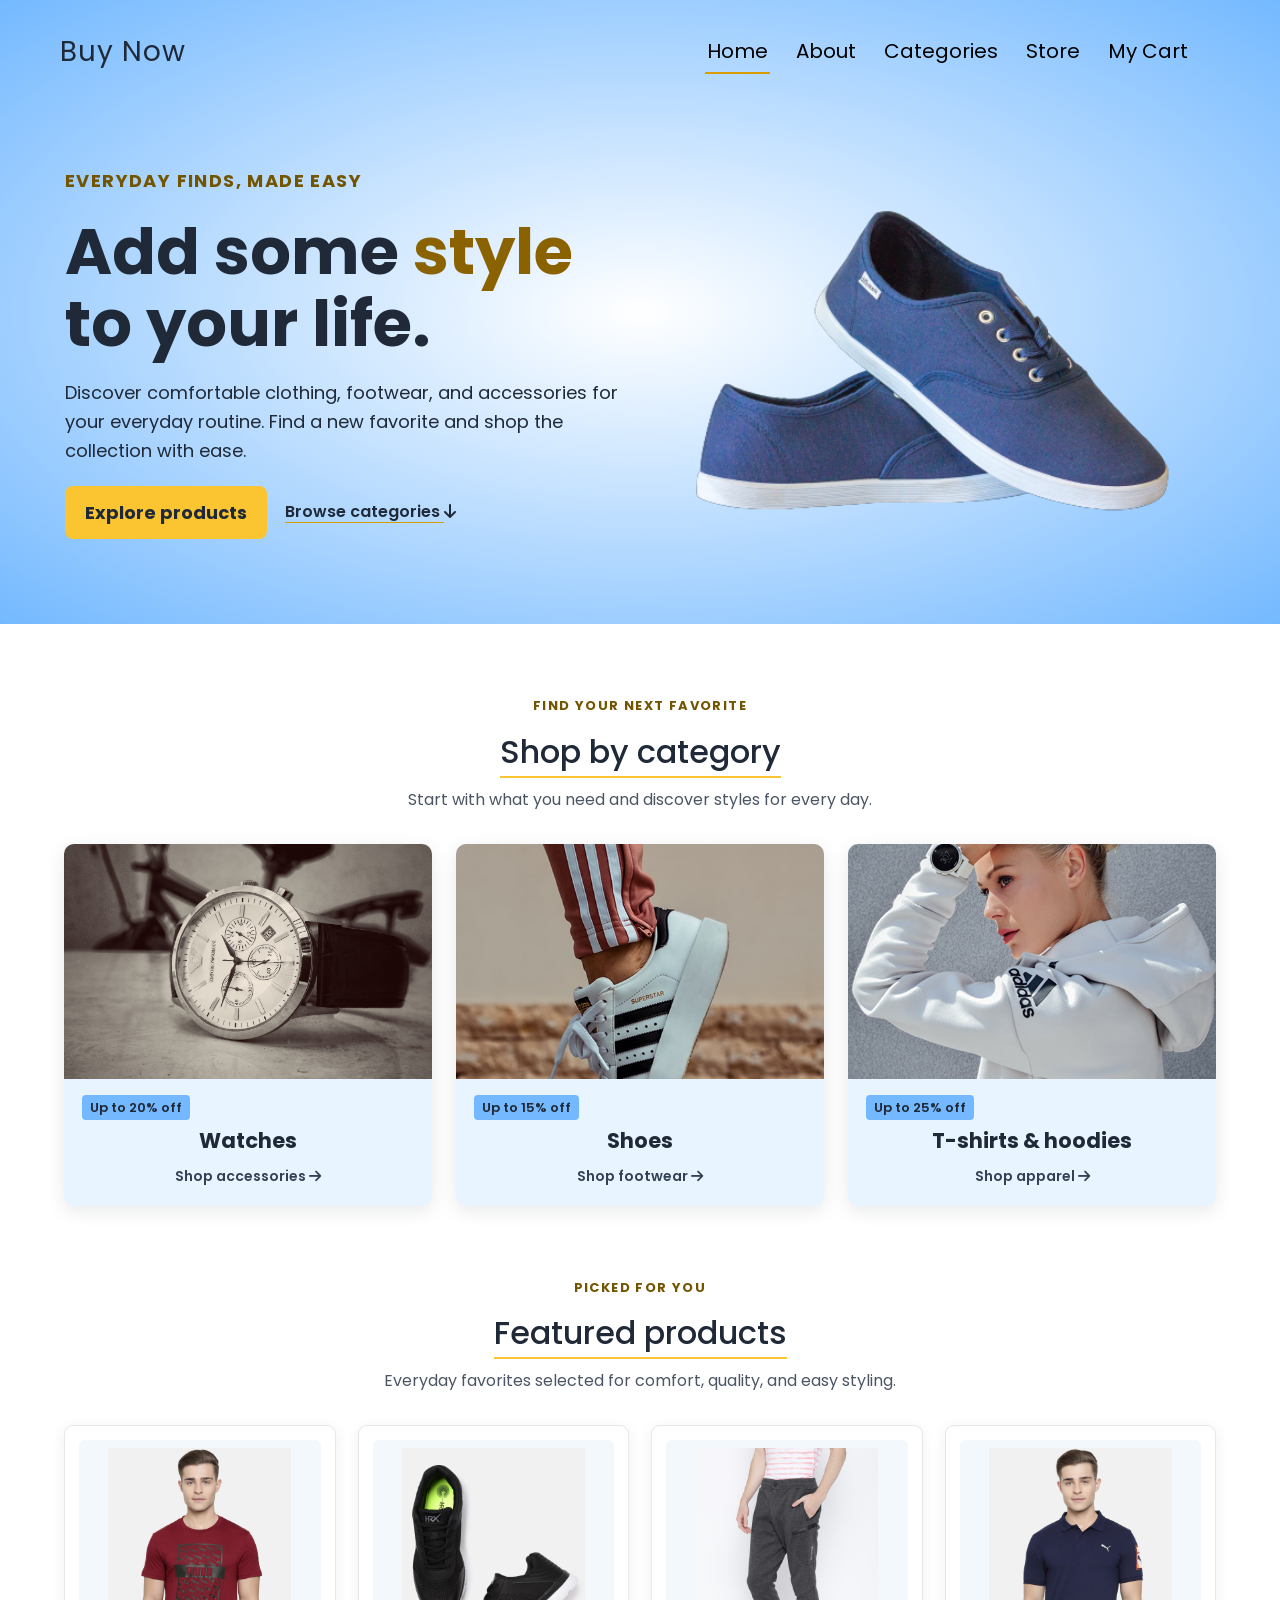
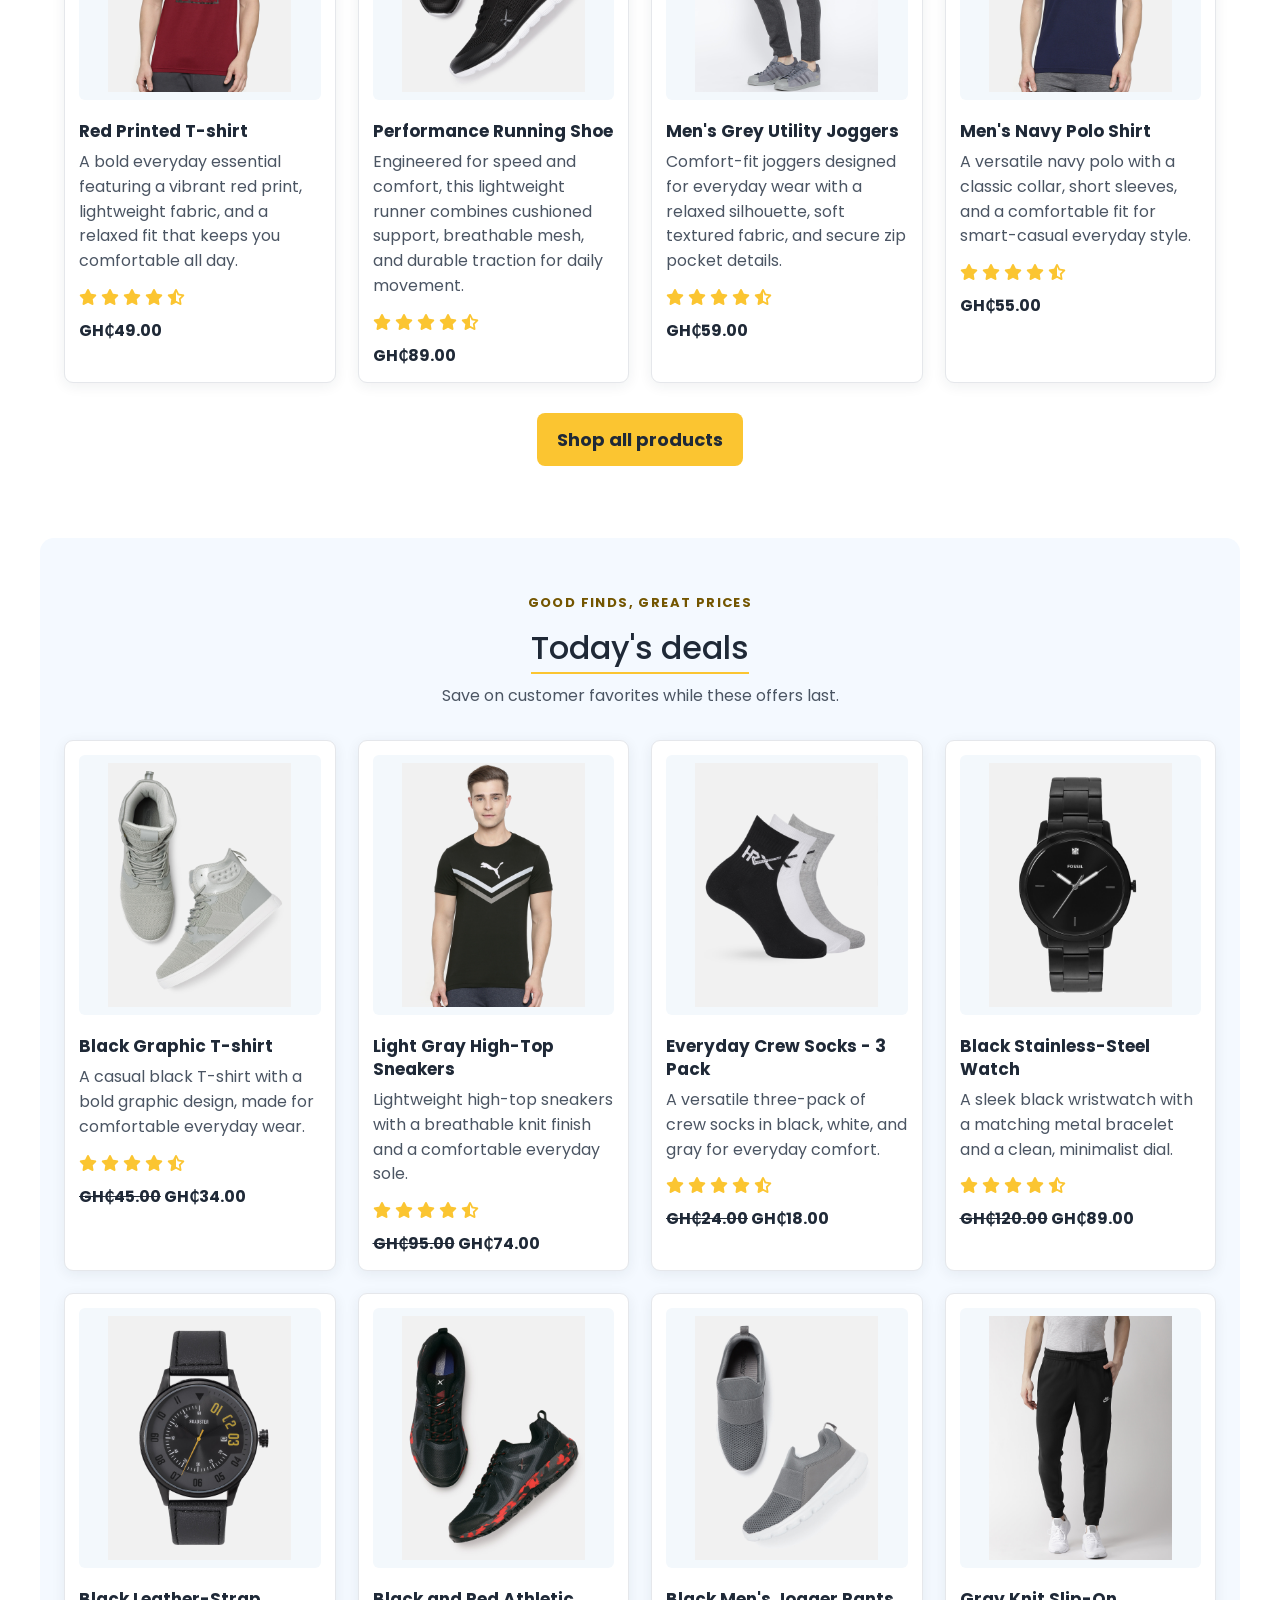
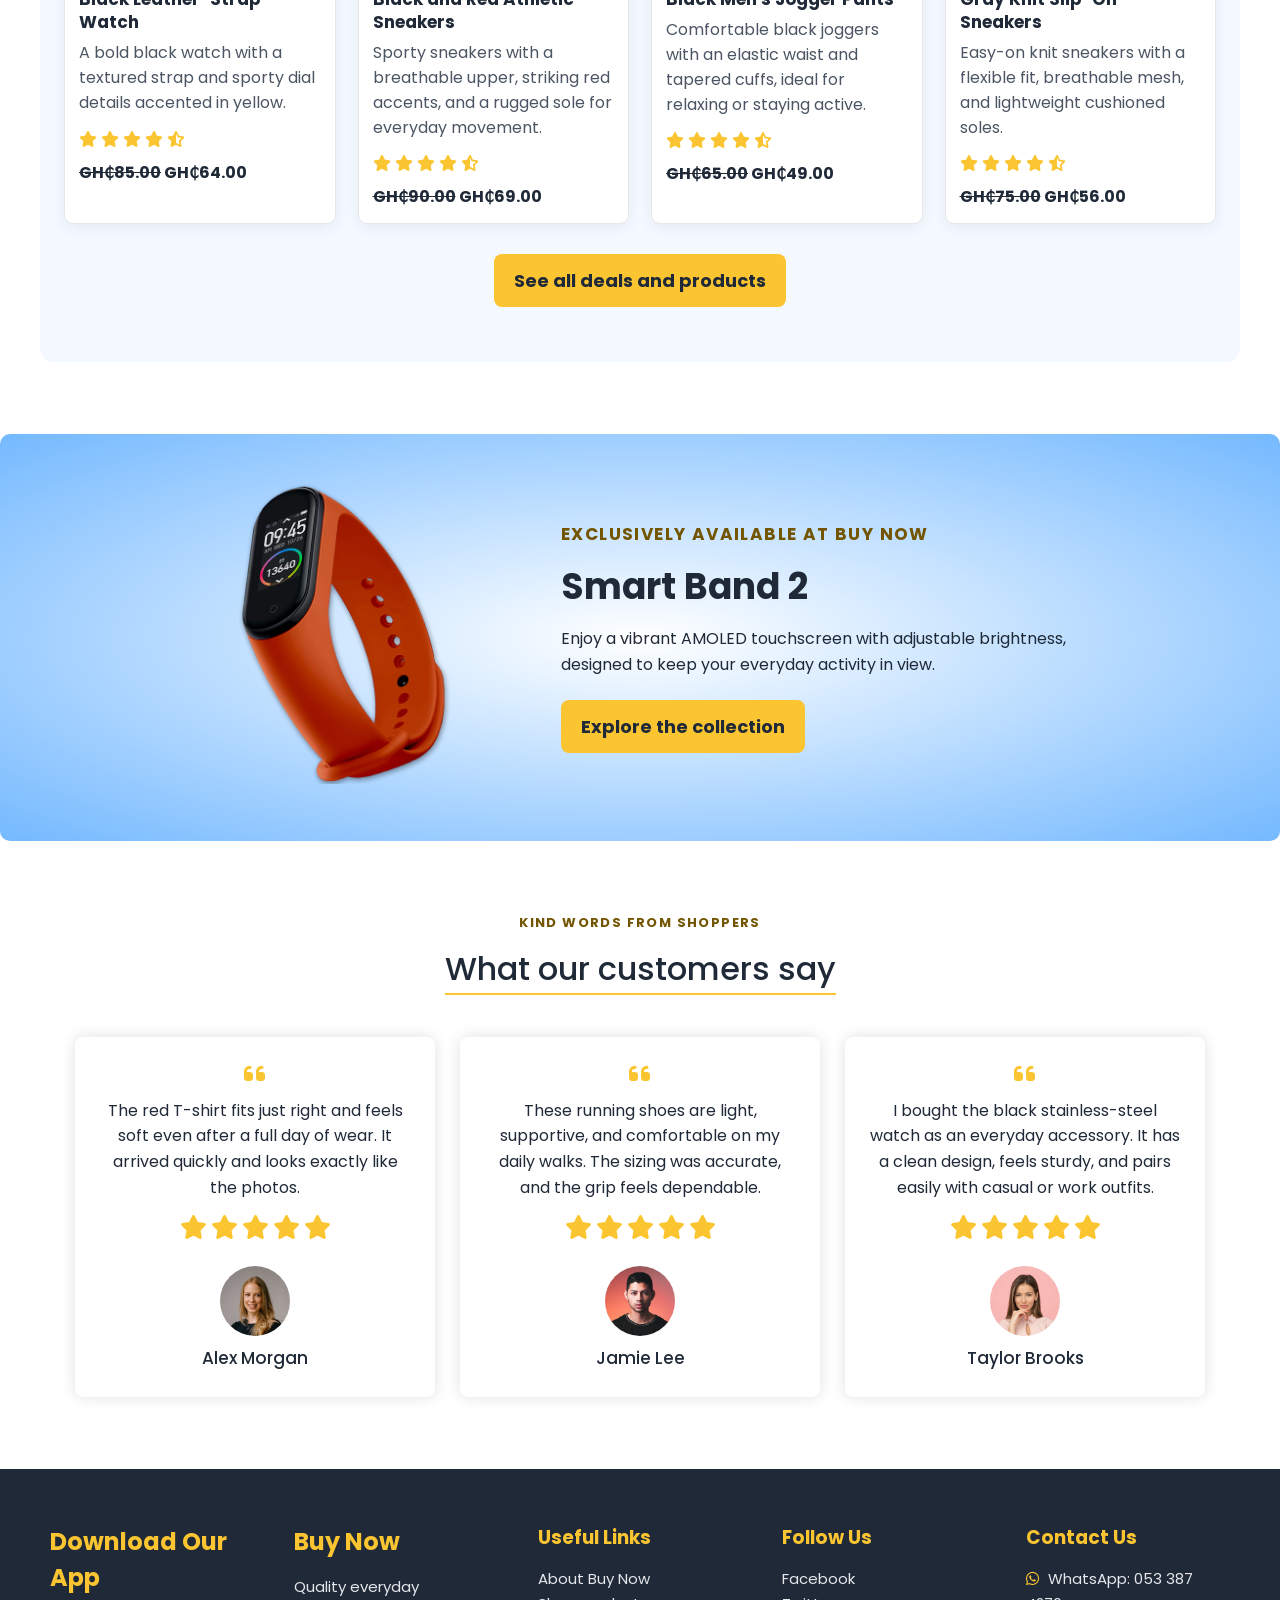
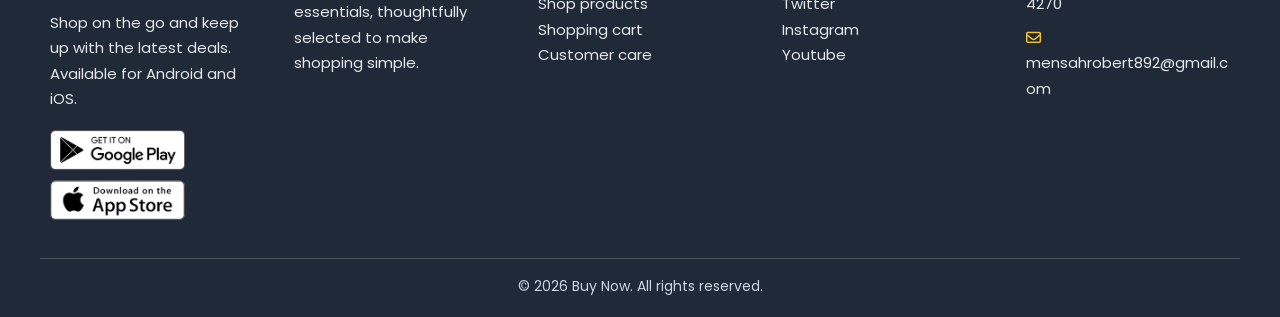
==== index.html @ ff454fe4 "Initial Buy Now storefront deployment Add secure baseline headers and ignore local credentials.  Co-" ====
<!DOCTYPE html>
<html lang="en">
<head>
    <meta charset="UTF-8">
    <meta name="viewport" content="width=device-width, initial-scale=1.0">
    <meta name="description" content="Shop everyday clothing, comfortable shoes, and useful accessories at Buy Now.">
    <title>Buy Now | Everyday Style, Made Easy</title>
    <link rel="stylesheet" href="CSS/style.css">
    <link rel="stylesheet" href="https://cdnjs.cloudflare.com/ajax/libs/font-awesome/6.5.2/css/all.min.css">
</head>
<body>
    <a class="skip-link" href="#main-content">Skip to main content</a>
    <header class="header">
        <div class="navbar">
            <div class="logo">
                <a href="index.html" aria-label="Buy Now home"><span>Buy Now</span></a>
            </div>
            <nav aria-label="Main navigation">
                <ul>
                    <li><a href="index.html" aria-current="page">Home</a></li>
                    <li><a href="about.html">About</a></li>
                    <li><a href="#categories">Categories</a></li>
                    <li><a href="store.html">Store</a></li>
                    <li><a href="store.html#cart">My Cart</a></li>
                </ul>
            </nav>
        </div>
        <div class="main home-hero">
            <div class="column">
                <p class="home-eyebrow">Everyday finds, made easy</p>
                <h1>Add some <span>style</span> to your life.</h1>
                <p>Discover comfortable clothing, footwear, and accessories for your everyday routine. Find a new favorite and shop the collection with ease.</p>
                <div class="hero-actions">
                    <a class="button" href="store.html">Explore products</a>
                    <a class="text-link" href="#categories">Browse categories <i class="fa-solid fa-arrow-down" aria-hidden="true"></i></a>
                </div>
            </div>
            <div class="column">
                <img src="IMAGES/header-image.png" alt="Featured Buy Now clothing and accessories">
            </div>
        </div>
    </header>

    <main id="main-content">
    <section class="categories" id="categories" aria-labelledby="categories-title">
        <div class="home-section-heading">
            <p class="home-eyebrow">Find your next favorite</p>
            <h2 id="categories-title">Shop by category</h2>
            <p>Start with what you need and discover styles for every day.</p>
        </div>
        <div class="category-grid">
            <a class="category-card" href="store.html?category=accessories">
                <img src="IMAGES/category-1.jpg" alt="Watches and everyday accessories" loading="lazy">
                <span class="category-card-copy"><span>Up to 20% off</span><strong>Watches</strong><span class="category-card-link">Shop accessories <i class="fa-solid fa-arrow-right" aria-hidden="true"></i></span></span>
            </a>
            <a class="category-card" href="store.html?category=footwear">
                <img src="IMAGES/category-2.jpg" alt="Shoes for everyday wear" loading="lazy">
                <span class="category-card-copy"><span>Up to 15% off</span><strong>Shoes</strong><span class="category-card-link">Shop footwear <i class="fa-solid fa-arrow-right" aria-hidden="true"></i></span></span>
            </a>
            <a class="category-card" href="store.html?category=apparel">
                <img src="IMAGES/category-3.jpg" alt="T-shirts and hoodies for casual style" loading="lazy">
                <span class="category-card-copy"><span>Up to 25% off</span><strong>T-shirts &amp; hoodies</strong><span class="category-card-link">Shop apparel <i class="fa-solid fa-arrow-right" aria-hidden="true"></i></span></span>
            </a>
        </div>
    </section>

    <section class="products home-products" id="products" aria-labelledby="featured-title">
        <div class="home-section-heading">
            <p class="home-eyebrow">Picked for you</p>
            <h2 id="featured-title">Featured products</h2>
            <p>Everyday favorites selected for comfort, quality, and easy styling.</p>
        </div>
        <div class="row">
            <div class="product">
                <img src="IMAGES/product-1.jpg" alt="Red printed T-shirt"/>
                <h3>Red Printed T-shirt</h3>
                <p class="description">A bold everyday essential featuring a vibrant red print, lightweight fabric, and a relaxed fit that keeps you comfortable all day.</p>
                <div class="rating" role="img" aria-label="Rated 4.5 out of 5 stars">
                    <i class="fa-solid fa-star" aria-hidden="true"></i>
                    <i class="fa-solid fa-star" aria-hidden="true"></i>
                    <i class="fa-solid fa-star" aria-hidden="true"></i>
                    <i class="fa-solid fa-star" aria-hidden="true"></i>
                    <i class="fa-solid fa-star-half-stroke" aria-hidden="true"></i>
                </div>
                <p>GH₵49.00</p>
            </div>
            <div class="product">
                <img src="IMAGES/product-2.jpg" alt="Running shoes"/>
                <h3>Performance Running Shoe</h3>
                <p class="description">Engineered for speed and comfort, this lightweight runner combines cushioned support, breathable mesh, and durable traction for daily movement.</p>
                <div class="rating" role="img" aria-label="Rated 4.5 out of 5 stars">
                    <i class="fa-solid fa-star" aria-hidden="true"></i>
                    <i class="fa-solid fa-star" aria-hidden="true"></i>
                    <i class="fa-solid fa-star" aria-hidden="true"></i>
                    <i class="fa-solid fa-star" aria-hidden="true"></i>
                    <i class="fa-solid fa-star-half-stroke" aria-hidden="true"></i>
                </div>
                <p>GH₵89.00</p>
            </div>
            <div class="product">
                <img src="IMAGES/product-3.jpg" alt="Gray jogger pants"/>
                <h3>Men's Grey Utility Joggers</h3>
                <p class="description">Comfort-fit joggers designed for everyday wear with a relaxed silhouette, soft textured fabric, and secure zip pocket details.</p>
                <div class="rating" role="img" aria-label="Rated 4.5 out of 5 stars">
                    <i class="fa-solid fa-star" aria-hidden="true"></i>
                    <i class="fa-solid fa-star" aria-hidden="true"></i>
                    <i class="fa-solid fa-star" aria-hidden="true"></i>
                    <i class="fa-solid fa-star" aria-hidden="true"></i>
                    <i class="fa-solid fa-star-half-stroke" aria-hidden="true"></i>
                </div>
                <p>GH₵59.00</p>
            </div>
            <div class="product">
                <img src="IMAGES/product-4.jpg" alt="Navy blue men's polo shirt"/>
                <h3>Men's Navy Polo Shirt</h3>
                <p class="description">A versatile navy polo with a classic collar, short sleeves, and a comfortable fit for smart-casual everyday style.</p>
                <div class="rating" role="img" aria-label="Rated 4.5 out of 5 stars">
                    <i class="fa-solid fa-star" aria-hidden="true"></i>
                    <i class="fa-solid fa-star" aria-hidden="true"></i>
                    <i class="fa-solid fa-star" aria-hidden="true"></i>
                    <i class="fa-solid fa-star" aria-hidden="true"></i>
                    <i class="fa-solid fa-star-half-stroke" aria-hidden="true"></i>
                </div>
                <p>GH₵55.00</p>
            </div>
        </div>
        <div class="home-products-cta">
            <a class="button" href="store.html">Shop all products</a>
        </div>
    </section>

    <section class="products home-products deals" id="deals" aria-labelledby="deals-title">
        <div class="home-section-heading">
            <p class="home-eyebrow">Good finds, great prices</p>
            <h2 id="deals-title">Today's deals</h2>
            <p>Save on customer favorites while these offers last.</p>
        </div>
        <div class="row">
            <div class="product">
                <img src="IMAGES/product-5.jpg" alt="Black graphic T-shirt"/>
                <h3>Black Graphic T-shirt</h3>
                <p class="description">A casual black T-shirt with a bold graphic design, made for comfortable everyday wear.</p>
                <div class="rating" role="img" aria-label="Rated 4.5 out of 5 stars">
                    <i class="fa-solid fa-star" aria-hidden="true"></i>
                    <i class="fa-solid fa-star" aria-hidden="true"></i>
                    <i class="fa-solid fa-star" aria-hidden="true"></i>
                    <i class="fa-solid fa-star" aria-hidden="true"></i>
                    <i class="fa-solid fa-star-half-stroke" aria-hidden="true"></i>
                </div>
                <p><del>GH₵45.00</del> GH₵34.00</p>
            </div>
            <div class="product">
                <img src="IMAGES/product-6.jpg" alt="Light gray high-top sneakers"/>
                <h3>Light Gray High-Top Sneakers</h3>
                <p class="description">Lightweight high-top sneakers with a breathable knit finish and a comfortable everyday sole.</p>
                <div class="rating" role="img" aria-label="Rated 4.5 out of 5 stars">
                    <i class="fa-solid fa-star" aria-hidden="true"></i>
                    <i class="fa-solid fa-star" aria-hidden="true"></i>
                    <i class="fa-solid fa-star" aria-hidden="true"></i>
                    <i class="fa-solid fa-star" aria-hidden="true"></i>
                    <i class="fa-solid fa-star-half-stroke" aria-hidden="true"></i>
                </div>
                <p><del>GH₵95.00</del> GH₵74.00</p>
            </div>
            <div class="product">
                <img src="IMAGES/product-7.jpg" alt="Three-pack of black, white, and gray socks"/>
                <h3>Everyday Crew Socks - 3 Pack</h3>
                <p class="description">A versatile three-pack of crew socks in black, white, and gray for everyday comfort.</p>
                <div class="rating" role="img" aria-label="Rated 4.5 out of 5 stars">
                    <i class="fa-solid fa-star" aria-hidden="true"></i>
                    <i class="fa-solid fa-star" aria-hidden="true"></i>
                    <i class="fa-solid fa-star" aria-hidden="true"></i>
                    <i class="fa-solid fa-star" aria-hidden="true"></i>
                    <i class="fa-solid fa-star-half-stroke" aria-hidden="true"></i>
                </div>
                <p><del>GH₵24.00</del> GH₵18.00</p>
            </div>
            <div class="product">
                <img src="IMAGES/product-8.jpg" alt="Black Fossil wristwatch"/>
                <h3>Black Stainless-Steel Watch</h3>
                <p class="description">A sleek black wristwatch with a matching metal bracelet and a clean, minimalist dial.</p>
                <div class="rating" role="img" aria-label="Rated 4.5 out of 5 stars">
                    <i class="fa-solid fa-star"></i>
                    <i class="fa-solid fa-star"></i>
                    <i class="fa-solid fa-star"></i>
                    <i class="fa-solid fa-star"></i>
                    <i class="fa-solid fa-star-half-stroke"></i>
                </div>
                <p><del>GH₵120.00</del> GH₵89.00</p>
            </div>
            <div class="product">
                <img src="IMAGES/product-9.jpg" alt="Black watch with a yellow-accented dial"/>
                <h3>Black Leather-Strap Watch</h3>
                <p class="description">A bold black watch with a textured strap and sporty dial details accented in yellow.</p>
                <div class="rating" role="img" aria-label="Rated 4.5 out of 5 stars">
                    <i class="fa-solid fa-star"></i>
                    <i class="fa-solid fa-star"></i>
                    <i class="fa-solid fa-star"></i>
                    <i class="fa-solid fa-star"></i>
                    <i class="fa-solid fa-star-half-stroke"></i>
                </div>
                <p><del>GH₵85.00</del> GH₵64.00</p>
            </div>
            <div class="product">
                <img src="IMAGES/product-10.jpg" alt="Black and red athletic sneakers"/>
                <h3>Black and Red Athletic Sneakers</h3>
                <p class="description">Sporty sneakers with a breathable upper, striking red accents, and a rugged sole for everyday movement.</p>
                <div class="rating" role="img" aria-label="Rated 4.5 out of 5 stars">
                    <i class="fa-solid fa-star"></i>
                    <i class="fa-solid fa-star"></i>
                    <i class="fa-solid fa-star"></i>
                    <i class="fa-solid fa-star"></i>
                    <i class="fa-solid fa-star-half-stroke"></i>
                </div>
                <p><del>GH₵90.00</del> GH₵69.00</p>
            </div>
            <div class="product">
                <img src="IMAGES/product-11.jpg" alt="Black men's jogger pants"/>
                <h3>Black Men's Jogger Pants</h3>
                <p class="description">Comfortable black joggers with an elastic waist and tapered cuffs, ideal for relaxing or staying active.</p>
                <div class="rating" role="img" aria-label="Rated 4.5 out of 5 stars">
                    <i class="fa-solid fa-star"></i>
                    <i class="fa-solid fa-star"></i>
                    <i class="fa-solid fa-star"></i>
                    <i class="fa-solid fa-star"></i>
                    <i class="fa-solid fa-star-half-stroke"></i>
                </div>
                <p><del>GH₵65.00</del> GH₵49.00</p>
            </div>
            <div class="product">
                <img src="IMAGES/product-12.jpg" alt="Gray slip-on sneakers"/>
                <h3>Gray Knit Slip-On Sneakers</h3>
                <p class="description">Easy-on knit sneakers with a flexible fit, breathable mesh, and lightweight cushioned soles.</p>
                <div class="rating" role="img" aria-label="Rated 4.5 out of 5 stars">
                    <i class="fa-solid fa-star"></i>
                    <i class="fa-solid fa-star"></i>
                    <i class="fa-solid fa-star"></i>
                    <i class="fa-solid fa-star"></i>
                    <i class="fa-solid fa-star-half-stroke"></i>
                </div>
                <p><del>GH₵75.00</del> GH₵56.00</p>
            </div>
        </div>
        <div class="home-products-cta">
            <a class="button" href="store.html">See all deals and products</a>
        </div>
    </section>
    <section class="offer" id="featured-offer" aria-labelledby="offer-title">
        <div class="offer-container">
            <div class="offer-image">
                <img src="IMAGES/offer.png" alt="Buy Now Smart Band 2 fitness tracker">
            </div>
            <div class="offer-details">
                <p class="home-eyebrow">Exclusively available at Buy Now</p>
                <h2 id="offer-title">Smart Band 2</h2>
                <small>
                    Enjoy a vibrant AMOLED touchscreen with adjustable brightness, designed to keep your everyday activity in view.
                </small>
                <a class="button" href="store.html">Explore the collection</a>
            </div>
        </div>
    </section>
    <section class="reviews" id="reviews" aria-labelledby="reviews-title">
        <div class="home-section-heading">
            <p class="home-eyebrow">Kind words from shoppers</p>
            <h2 id="reviews-title">What our customers say</h2>
        </div>
        <div class="row">
            <div class="review">
                <i class="fa-solid fa-quote-left" aria-hidden="true"></i>
                <p>The red T-shirt fits just right and feels soft even after a full day of wear. It arrived quickly and looks exactly like the photos.</p>
                <div class="rating" role="img" aria-label="Rated 5 out of 5 stars">
                    <i class="fa-solid fa-star"></i>
                    <i class="fa-solid fa-star"></i>
                    <i class="fa-solid fa-star"></i>
                    <i class="fa-solid fa-star"></i>
                    <i class="fa-solid fa-star"></i>
                </div>
                <img src="IMAGES/user-1.png" alt="Customer Alex Morgan">
                <h3>Alex Morgan</h3>
            </div>
            <div class="review">
                <i class="fa-solid fa-quote-left" aria-hidden="true"></i>
                <p>These running shoes are light, supportive, and comfortable on my daily walks. The sizing was accurate, and the grip feels dependable.</p>
                <div class="rating" role="img" aria-label="Rated 5 out of 5 stars">
                    <i class="fa-solid fa-star"></i>
                    <i class="fa-solid fa-star"></i>
                    <i class="fa-solid fa-star"></i>
                    <i class="fa-solid fa-star"></i>
                    <i class="fa-solid fa-star"></i>
                </div>
                <img src="IMAGES/user-2.png" alt="Customer Jamie Lee">
                <h3>Jamie Lee</h3>
            </div>
            <div class="review">
                <i class="fa-solid fa-quote-left" aria-hidden="true"></i>
                <p>I bought the black stainless-steel watch as an everyday accessory. It has a clean design, feels sturdy, and pairs easily with casual or work outfits.</p>
                <div class="rating" role="img" aria-label="Rated 5 out of 5 stars">
                    <i class="fa-solid fa-star"></i>
                    <i class="fa-solid fa-star"></i>
                    <i class="fa-solid fa-star"></i>
                    <i class="fa-solid fa-star"></i>
                    <i class="fa-solid fa-star"></i>
                </div>
                <img src="IMAGES/user-3.png" alt="Customer Taylor Brooks">
                <h3>Taylor Brooks</h3>
            </div>
        </div>
    </section>
    </main>
    <footer class="footer">
        <div class="app row">
            <h2>Download Our App</h2>
            <p>Shop on the go and keep up with the latest deals. Available for Android and iOS.</p>
            <div class="download">
                <img src="IMAGES/play-store.png" alt="Get Buy Now on Google Play">
                <img src="IMAGES/app-store.png" alt="Download Buy Now on the App Store">
            </div>
        </div>
        <div class="company row">
            <h2>Buy Now</h2>
            <p>Quality everyday essentials, thoughtfully selected to make shopping simple.</p>
        </div>
        <div class="links row">
            <h3>Useful Links</h3>
            <ul>
                <li><a href="about.html">About Buy Now</a></li>
                <li><a href="store.html">Shop products</a></li>
                <li><a href="store.html#cart">Shopping cart</a></li>
                <li><a href="#contact">Customer care</a></li>
            </ul>
        </div>
        <div class="social row">
            <h3>Follow Us</h3>
            <ul>
                <li>Facebook</li>
                <li>Twitter</li>
                <li>Instagram</li>
                <li>Youtube</li>
            </ul>
        </div>
        <div class="contact row">
            <h3 id="contact">Contact Us</h3>
            <ul>
                <li><a href="https://wa.me/233533874270" aria-label="Chat with Buy Now on WhatsApp at 053 387 4270"><i class="fa-brands fa-whatsapp" aria-hidden="true"></i> WhatsApp: 053 387 4270</a></li>
                <li><a href="mailto:mensahrobert892@gmail.com"><i class="fa-regular fa-envelope" aria-hidden="true"></i> mensahrobert892@gmail.com</a></li>
            </ul>
        </div>
        <div class="footer-bottom">
            <p>&copy; 2026 Buy Now. All rights reserved.</p>
        </div>
    </footer>

</body>
</html>
---- CSS/style.css ----
@import url('https://fonts.googleapis.com/css2?family=Poppins:wght@400;500;600;700&display=swap');

*{
    box-sizing: border-box;
    padding: 0;
    margin: 0;
}

body{
    font-family:"Poppins", Arial, sans-serif;
    width: 100%;
    color: #1f2937;
    line-height: 1.5;
}
.navbar{
    display: flex;
    align-items: center;
    justify-content: space-between;
    padding: 20px;
}
.navbar .logo h2,
.navbar .logo span{
    font-size: 28px;
    letter-spacing: 1px;
}

nav ul{
    list-style: none;
    margin: 10px;
}
nav ul li{
    display: inline;
    margin-right: 20px;
    font-size: 20px; 
}
nav ul li a{
    text-decoration: none;
    color: #000;
}
.logo a{
    color: inherit;
    text-decoration: none;
}
.navbar nav a{
    display: inline-block;
    padding: 6px 2px;
    border-bottom: 2px solid transparent;
}
.navbar nav a:hover,
.navbar nav a[aria-current="page"]{
    border-bottom-color: #d99d00;
}
.navbar nav a:focus-visible,
.logo a:focus-visible,
a:focus-visible,
button:focus-visible{
    outline: 3px solid #2474b5;
    outline-offset: 3px;
}
.main{
    display: flex;
    width: 100%;
    height: 100vh;
    align-items: center;
    justify-content: center;
}
.column{
    flex-basis: 50%;
    margin: 30px;
}
.column h1{
    font-size: 50px;
    margin-bottom: 20px;
    line-height: 1.3;
}
.column h1 span{
    color: #fbc531;
}
/* styling the paragraph */
.column p{
    font-size: 18px;
    margin-bottom: 20px;
    line-height: 1.6;
} 
/*styling the anchor tag*/
.button{
    display: inline-block;
    padding: 12px;
    background-color: #fbc531;
    color: #1f2937;
    text-decoration: none;
    border-radius: 15px;
    font-size: 18px;
    cursor:pointer;
}
.header{
    background: radial-gradient(#fff,#74b9ff);
    margin:auto;
    padding-left: 25px;
    padding-right: 25px;
}
.categories{
    margin: 70px 0;
    text-align: center;
}
.categories h2{
    display: inline-block;
    font-size: 28px;
    font-weight: 400;
    margin-bottom: 35px;
    border-bottom: 2px solid #fbc531;
}
.categories .row{
    display: flex;
    justify-content: space-evenly;
    align-items: center;
    text-align: left;
    margin-top: 15px;
    margin-bottom: 15px;
}
.categories .row img{
    height: 250px;
    width: 300px;
    margin-bottom: 20px;
}
.categories .row .p{
    font-size: 18px;
}
.categories .row p span{
    background-color: #74b9ff;
    padding: 5px;
    font-size: 16px;
}

.products {
    margin: 50px 0;
    text-align: center;
}
.products h2{
    display: inline-block;
    font-size: 28px;
    font-weight: 400;
    margin-bottom: 50px;
    border-bottom: 2px solid #fbc531;
}

.products .row{
    display: flex;
    flex-wrap: wrap;
    justify-content: space-between;
    align-items: stretch;
    gap: 20px;
    text-align: left;
    margin: 15px;
}
.products .product{
    flex: 1 1 220px;
    min-width: 0;
}
.products .row img{
    display: block;
    width: 100%;
    height: 300px;
    object-fit: cover;
    margin-bottom:20px;
}
.products .product{
    margin-bottom: 50px;
    cursor: pointer;
}
.products .row .product p{
    font-size: 16px;
}
.rating i {
    color: #fbc531;
}
.offer{
    margin:70px 0;
    padding: 30px 0;
    background:radial-gradient(#fff,#74b9ff) ;
}
.offer .offer-container{
    display: flex;
    justify-content: center;
    align-items: center;
    margin: 20px 50px;
}
.offer .offer-container .offer-image img{
    height: 300px;
    width: 350px;
}
.offer .offer-container .offer-details p{
    font-size: 50%;
}
.offer .offer-container .offer-details p{
    font-size: 17px;
}
.offer .offer-container .offer-details h1{
    font-size:35px ;
    letter-spacing: 2px;
    margin-bottom: 7px;
}
.reviews{
    margin: 70px 0;
    text-align: center;
}
.reviews h2{
    display: inline-block;
    font-size: 28px;
    font-weight: 400;
    margin-bottom: 35px;
    border-bottom: 2px solid #fbc531;
}
.reviews .row{
    display: flex;
    flex-wrap: wrap;
    justify-content: center;
    gap: 25px;
    margin: 15px;
}
.review{
    flex: 1 1 260px;
    max-width: 360px;
    padding: 25px;
    box-shadow: 0 0 15px rgba(0, 0, 0, 0.12);
    border-radius: 8px;
    cursor: pointer;
}
.review  i{
    color: #fbc531;
    font-size: 24px;
    margin-bottom: 12px;
}
.review p{
    min-height: 96px;
    line-height: 1.6;
    margin-bottom: 15px;
}
.review .rating{
    margin-bottom: 15px;
}
.review img{
    display: block;
    width: 70px;
    height: 70px;
    object-fit: cover;
    border-radius: 50%;
    margin: 0 auto 10px;
}
.review h3{
    font-size: 17px;
    font-weight: 500;
}

.about-hero{
    display: flex;
    align-items: center;
    justify-content: space-between;
    gap: 45px;
    max-width: 1200px;
    min-height: 440px;
    margin: 0 auto;
    padding: 45px 30px 65px;
}
.about-hero-copy{
    flex: 1 1 55%;
}
.about-hero h1{
    max-width: 620px;
    font-size: 50px;
    line-height: 1.3;
    margin-bottom: 20px;
}
.about-hero h1 span{
    color: #fbc531;
}
.about-hero-copy > p:not(.about-eyebrow){
    max-width: 600px;
    font-size: 18px;
    line-height: 1.6;
    margin-bottom: 24px;
}
.about-eyebrow{
    color: #735500;
    font-size: 14px;
    font-weight: 700;
    letter-spacing: 1.5px;
    margin-bottom: 14px;
    text-transform: uppercase;
}
.about-hero-art{
    display: flex;
    flex: 0 1 380px;
    min-height: 280px;
    flex-direction: column;
    align-items: center;
    justify-content: center;
    gap: 20px;
    border: 12px solid rgba(255, 255, 255, 0.55);
    border-radius: 50%;
    background: rgba(255, 255, 255, 0.42);
    color: #1f2937;
    text-align: center;
}
.about-hero-art i{
    color: #f0b400;
    font-size: 110px;
}
.about-hero-art span{
    font-size: 18px;
    font-weight: 700;
}
.about-story{
    display: flex;
    align-items: center;
    gap: 35px;
    padding: 40px;
    margin-bottom: 80px;
    background: linear-gradient(120deg, #fff, #e8f4ff);
    border-radius: 12px;
}
.about-story-icon{
    display: grid;
    flex: 0 0 110px;
    width: 110px;
    height: 110px;
    place-items: center;
    background: #fff;
    border-radius: 50%;
    color: #f0b400;
    font-size: 42px;
}
.about-story h2,
.about-values > h2{
    font-size: 28px;
    margin-bottom: 14px;
}
.about-story > div:last-child > p:last-child{
    color: #4b5563;
    font-size: 16px;
    line-height: 1.7;
}
.about-values{
    margin-bottom: 80px;
    text-align: center;
}
.about-values > h2{
    display: inline-block;
    margin-bottom: 30px;
    border-bottom: 2px solid #fbc531;
    font-weight: 400;
}
.about-value-grid{
    display: grid;
    grid-template-columns: repeat(3, minmax(0, 1fr));
    gap: 22px;
}
.about-value{
    padding: 28px 22px;
    background: #fff;
    border-radius: 8px;
    box-shadow: 0 0 15px rgba(0, 0, 0, 0.1);
    transition: transform 0.2s ease, box-shadow 0.2s ease;
}
.about-value:hover{
    transform: translateY(-4px);
    box-shadow: 0 8px 20px rgba(0, 0, 0, 0.14);
}
.about-value > i{
    margin-bottom: 14px;
    color: #f0b400;
    font-size: 28px;
}
.about-value h3{
    margin-bottom: 10px;
    font-size: 19px;
}
.about-value p{
    color: #4b5563;
    line-height: 1.6;
}

@media (max-width: 768px){
    .navbar{
        flex-direction: column;
        gap: 15px;
    }
    nav ul{
        display: flex;
        flex-wrap: wrap;
        justify-content: center;
        gap: 10px 18px;
        margin: 0;
    }
    nav ul li{
        margin: 0;
        font-size: 17px;
    }
    .main{
        height: auto;
        min-height: 0;
        flex-direction: column;
        padding: 30px 0;
    }
    .column{
        flex-basis: auto;
        width: 100%;
        margin: 15px 0;
    }
    .column h1{
        font-size: 42px;
    }
    .main .column img{
        display: block;
        width: 100%;
        max-width: 500px;
        height: auto;
        margin: 0 auto;
    }
    .categories .row{
        flex-wrap: wrap;
        gap: 18px;
        margin: 15px;
    }
    .categories .row > .categories{
        flex: 1 1 240px;
        max-width: 300px;
        margin: 0;
    }
    .categories .row img{
        width: 100%;
        max-width: 300px;
        height: auto;
    }
    .offer .offer-container{
        flex-direction: column;
        gap: 25px;
        margin: 20px;
        text-align: center;
    }
    .offer .offer-container .offer-image img{
        width: 100%;
        max-width: 350px;
        height: auto;
    }
    .about-hero{
        min-height: 0;
        gap: 25px;
        padding: 30px 20px 45px;
    }
    .about-hero h1{
        font-size: 42px;
    }
    .about-hero-art{
        flex-basis: 280px;
        min-height: 250px;
    }
    .about-hero-art i{
        font-size: 85px;
    }
    .about-story{
        gap: 24px;
        padding: 30px;
        margin-bottom: 60px;
    }
    .about-value-grid{
        grid-template-columns: 1fr;
    }
}

@media (max-width: 600px){
    .header{
        padding-left: 18px;
        padding-right: 18px;
    }
    .main{
        padding: 20px 0;
    }
    .column h1{
        font-size: 36px;
    }
    .column p{
        font-size: 16px;
    }
    .categories,
    .products,
    .reviews{
        margin: 45px 0;
    }
    .categories h2,
    .products h2,
    .reviews h2{
        font-size: 25px;
        margin-bottom: 28px;
    }
    .products .row{
        gap: 16px 12px;
        margin: 12px;
    }
    .products .product{
        flex: 1 1 calc(50% - 12px);
    }
    .products .row img{
        height: 220px;
    }
    .offer{
        margin: 45px 0;
    }
    .offer .offer-container{
        margin: 15px;
    }
    .offer .offer-container .offer-details h1{
        font-size: 30px;
    }
    .reviews .row{
        gap: 16px;
        margin: 12px;
    }
    .review{
        flex-basis: 100%;
        max-width: 420px;
        padding: 22px;
    }
    .review p{
        min-height: 0;
    }
    .about-page{
        padding: 0 18px;
    }
    .about-hero{
        flex-direction: column;
        align-items: stretch;
        gap: 35px;
        padding: 25px 0 40px;
    }
    .about-hero h1{
        font-size: 36px;
    }
    .about-hero-copy > p:not(.about-eyebrow){
        font-size: 16px;
    }
    .about-hero-art{
        align-self: center;
        flex: 0 1 250px;
        width: min(100%, 280px);
        min-height: 240px;
    }
    .about-story{
        flex-direction: column;
        align-items: flex-start;
        padding: 24px;
        margin-bottom: 50px;
    }
    .about-story-icon{
        flex-basis: 80px;
        width: 80px;
        height: 80px;
        font-size: 32px;
    }
    .about-story h2,
    .about-values > h2{
        font-size: 24px;
    }
    .about-values{
        margin-bottom: 55px;
    }
}

@media (max-width: 380px){
    .column h1{
        font-size: 32px;
    }
}

    .skip-link{
        position: fixed;
        top: 12px;
        left: 12px;
        z-index: 2000;
        padding: 10px 14px;
        transform: translateY(-150%);
        border-radius: 6px;
        background: #1f2937;
        color: #fff;
        text-decoration: none;
    }
    .skip-link:focus{
        transform: translateY(0);
    }
    .header{
        padding-left: max(22px, calc((100% - 1200px) / 2));
        padding-right: max(22px, calc((100% - 1200px) / 2));
    }
    .navbar{
        max-width: 1200px;
        margin: 0 auto;
    }
    .home-hero{
        max-width: 1200px;
        min-height: 520px;
        height: auto;
        margin: 0 auto;
        padding: 48px 25px 70px;
        gap: 30px;
    }
    .home-hero .column{
        flex: 1 1 50%;
        min-width: 0;
        margin: 0;
    }
    .home-hero .column:first-child{
        max-width: 590px;
    }
    .home-hero .column h1{
        max-width: 580px;
        font-size: clamp(42px, 5vw, 64px);
        line-height: 1.12;
    }
    .home-hero .column h1 span{
        color: #8a6200;
    }
    .home-eyebrow{
        margin-bottom: 12px;
        color: #735500;
        font-size: 13px;
        font-weight: 700;
        letter-spacing: 1.4px;
        text-transform: uppercase;
    }
    .home-hero .column > p:not(.home-eyebrow){
        max-width: 560px;
    }
    .home-hero .column img{
        display: block;
        width: 100%;
        max-width: 520px;
        height: auto;
        margin: 0 auto;
    }
    .hero-actions{
        display: flex;
        align-items: center;
        flex-wrap: wrap;
        gap: 18px;
    }
    .hero-actions .button,
    .home-products-cta .button,
    .offer-details .button{
        padding: 13px 20px;
        border-radius: 8px;
        font-weight: 700;
    }
    .text-link{
        color: #1f2937;
        font-weight: 600;
        text-decoration-color: #d99d00;
        text-underline-offset: 5px;
    }
    #main-content{
        display: block;
    }
    .home-section-heading{
        max-width: 680px;
        margin: 0 auto 32px;
        padding: 0 18px;
        text-align: center;
    }
    .home-section-heading h2{
        display: inline-block;
        margin-bottom: 10px;
        border-bottom: 2px solid #fbc531;
        font-size: clamp(25px, 3vw, 32px);
        font-weight: 500;
    }
    .home-section-heading > p:last-child{
        color: #4b5563;
    }
    .categories{
        max-width: 1200px;
        margin: 72px auto;
        padding: 0 24px;
    }
    .category-grid{
        display: grid;
        grid-template-columns: repeat(3, minmax(0, 1fr));
        gap: 24px;
    }
    .category-card{
        position: relative;
        display: block;
        min-width: 0;
        overflow: hidden;
        border-radius: 10px;
        background: #e8f4ff;
        color: #1f2937;
        text-decoration: none;
        box-shadow: 0 5px 18px rgba(31, 41, 55, 0.1);
        transition: transform 0.2s ease, box-shadow 0.2s ease;
    }
    .category-card:hover{
        transform: translateY(-4px);
        box-shadow: 0 10px 24px rgba(31, 41, 55, 0.16);
    }
    .category-card:focus-visible{
        outline: 3px solid #2474b5;
        outline-offset: 4px;
    }
    .category-card img{
        display: block;
        width: 100%;
        height: 235px;
        object-fit: cover;
    }
    .category-card-copy{
        display: grid;
        gap: 5px;
        padding: 16px 18px 19px;
    }
    .category-card-copy > span:first-child{
        width: fit-content;
        padding: 3px 8px;
        border-radius: 4px;
        background: #74b9ff;
        font-size: 13px;
        font-weight: 600;
    }
    .category-card-copy strong{
        font-size: 21px;
    }
    .category-card-link{
        margin-top: 4px;
        color: #334155;
        font-size: 14px;
        font-weight: 600;
    }
    .home-products{
        max-width: 1200px;
        margin: 72px auto;
        padding: 0 24px;
    }
    .home-products .row{
        display: grid;
        grid-template-columns: repeat(4, minmax(0, 1fr));
        align-items: stretch;
        gap: 22px;
        margin: 0;
    }
    .home-products .product{
        min-width: 0;
        margin: 0;
        padding: 14px;
        border: 1px solid #e5e7eb;
        border-radius: 9px;
        background: #fff;
        cursor: default;
        box-shadow: 0 3px 14px rgba(31, 41, 55, 0.07);
        transition: transform 0.2s ease, box-shadow 0.2s ease;
    }
    .home-products .product:hover{
        transform: translateY(-3px);
        box-shadow: 0 8px 20px rgba(31, 41, 55, 0.13);
    }
    .home-products .row img{
        width: 100%;
        height: 225px;
        padding: 8px;
        border-radius: 6px;
        background: #f3f8fc;
        object-fit: contain;
    }
    .home-products .product h3{
        margin-bottom: 7px;
        font-size: 17px;
        line-height: 1.35;
    }
    .home-products .product .description{
        min-height: 72px;
        margin-bottom: 12px;
        color: #4b5563;
        font-size: 14px;
        line-height: 1.55;
    }
    .home-products .product > p:last-child{
        margin-top: 9px;
        font-weight: 700;
    }
    .home-products .rating{
        margin-top: 8px;
    }
    .home-products-cta{
        margin-top: 30px;
        text-align: center;
    }
    .deals{
        padding: 55px 24px;
        border-radius: 14px;
        background: #f4f9ff;
    }
    .offer{
        padding: 35px max(24px, calc((100% - 1200px) / 2));
        border-radius: 10px;
    }
    .offer .offer-container{
        max-width: 1100px;
        gap: 42px;
        margin: 15px auto;
    }
    .offer .offer-container .offer-image img{
        max-width: 100%;
        object-fit: contain;
    }
    .offer .offer-container .offer-details h2{
        margin-bottom: 12px;
        font-size: 36px;
    }
    .offer .offer-container .offer-details small{
        display: block;
        max-width: 550px;
        margin-bottom: 22px;
        font-size: 16px;
        line-height: 1.65;
    }
    .reviews{
        max-width: 1200px;
        margin: 72px auto;
        padding: 0 24px;
    }
    .reviews .row{
        margin: 0;
    }
    .review{
        cursor: default;
        background: #fff;
    }
    .review:focus-within,
    .review:hover{
        box-shadow: 0 8px 22px rgba(31, 41, 55, 0.15);
    }
    .review .rating[role="img"]{
        display: block;
    }
    .footer{
        scroll-margin-top: 20px;
    }
    html{
        scroll-behavior: smooth;
        scroll-padding-top: 20px;
    }

    @media (max-width: 1000px){
        .home-products .row{
            grid-template-columns: repeat(2, minmax(0, 1fr));
        }
        .category-card img{
            height: 200px;
        }
    }
    @media (max-width: 768px){
        .home-hero{
            min-height: 0;
            padding: 32px 20px 48px;
        }
        .home-hero .column{
            width: 100%;
        }
        .home-hero .column h1{
            font-size: 42px;
        }
        .category-grid{
            gap: 16px;
        }
        .category-card img{
            height: 165px;
        }
        .offer{
            padding: 30px 18px;
        }
    }
    @media (max-width: 600px){
        .header{
            padding-left: 18px;
            padding-right: 18px;
        }
        .navbar{
            padding: 18px 0;
        }
        .navbar nav ul{
            gap: 6px 14px;
        }
        .navbar nav li{
            font-size: 15px;
        }
        .home-hero{
            padding: 20px 0 36px;
        }
        .home-hero .column h1{
            font-size: 36px;
        }
        .hero-actions{
            align-items: flex-start;
            flex-direction: column;
            gap: 14px;
        }
        .categories,
        .home-products,
        .reviews{
            margin: 48px auto;
            padding: 0 16px;
        }
        .category-grid,
        .home-products .row{
            grid-template-columns: 1fr;
            gap: 16px;
        }
        .category-card{
            display: grid;
            grid-template-columns: minmax(110px, 38%) 1fr;
            align-items: center;
        }
        .category-card img{
            height: 100%;
            min-height: 145px;
            object-fit: cover;
        }
        .home-products .row img{
            height: 250px;
        }
        .home-products .product .description{
            min-height: 0;
        }
        .deals{
            padding: 38px 16px;
        }
        .offer{
            margin: 45px 0;
            padding: 25px 16px;
        }
        .offer .offer-container{
            margin: 10px 0;
        }
        .offer .offer-container .offer-details h2{
            font-size: 30px;
        }
        .review p{
            min-height: 0;
        }
    }
    @media (prefers-reduced-motion: reduce){
        html{
            scroll-behavior: auto;
        }
        *,
        *::before,
        *::after{
            scroll-behavior: auto !important;
            animation-duration: 0.01ms !important;
            animation-iteration-count: 1 !important;
            transition-duration: 0.01ms !important;
        }
    }
    .products .product{
        flex-basis: 100%;
    }
    .products .row img{
        height: 260px;
    }
.footer{
    width: 100%;
    margin-top: 50px;
    background-color: #1f2937;
    color: #fff;
    padding: 45px max(24px, calc((100% - 1200px) / 2)) 18px;
    display: flex;
    flex-wrap: wrap;
    justify-content: space-between;
    gap: 20px;
}
.footer .row{
    flex: 1 1 200px;
    padding: 10px;
}
.footer h2,
.footer h3{
    margin-bottom: 14px;
    color: #fbc531;
}
.footer p,
.footer li{
    color: #e5e7eb;
    font-size: 15px;
    line-height: 1.7;
}
.footer ul{
    list-style: none;
}
.footer .contact li{
    margin-bottom: 8px;
}
.footer .contact a{
    display: inline-block;
    overflow-wrap: anywhere;
}
.footer .contact i{
    margin-right: 5px;
    color: #fbc531;
}
.footer a{
    color: inherit;
    text-decoration: none;
}
.footer a:hover,
.footer a:focus-visible{
    color: #fbc531;
    text-decoration: underline;
}
.footer .download{
    display: flex;
    flex-wrap: wrap;
    gap: 10px;
    margin-top: 18px;
}
.footer .download img{
    width: 135px;
    max-width: 100%;
    height: auto;
    object-fit: contain;
}
.footer-bottom{
    flex: 1 0 100%;
    border-top: 1px solid rgba(255, 255, 255, 0.2);
    padding-top: 16px;
    margin-top: 8px;
    text-align: center;
}
.footer-bottom p{
    color: #cbd5e1;
    font-size: 14px;
}

@media (max-width: 600px){
    .footer{
        margin-top: 35px;
        padding: 32px 18px 16px;
        gap: 10px;
    }
    .footer .row{
        flex-basis: calc(50% - 10px);
        padding: 10px 5px;
    }
    .footer .app,
    .footer .company{
        flex-basis: 100%;
    }
}

@media (max-width: 380px){
    .footer .row{
        flex-basis: 100%;
    }
    .cart-item{
        gap: 8px;
        padding: 10px 4px;
    }
    .cart-item > img{
        width: 48px;
        height: 48px;
    }
    .cart-item-actions{
        flex-wrap: wrap;
        gap: 5px;
    }
}
.store-hero{
    display: flex;
    align-items: center;
    justify-content: space-between;
    gap: 40px;
    max-width: 1200px;
    min-height: 360px;
    margin: 0 auto;
    padding: 35px 30px 55px;
}
.store-hero > div:first-child{
    max-width: 650px;
}
.store-eyebrow{
    margin-bottom: 10px;
    color: #735500;
    font-size: 13px;
    font-weight: 700;
    letter-spacing: 1.4px;
    text-transform: uppercase;
}
.store-hero h1{
    margin-bottom: 18px;
    font-size: clamp(38px, 5vw, 54px);
    line-height: 1.15;
}
.store-hero h1 span{
    color: #d99d00;
}
.store-hero > div:first-child > p:not(.store-eyebrow){
    max-width: 600px;
    margin-bottom: 24px;
    font-size: 18px;
    line-height: 1.65;
}
.store-hero-art{
    display: grid;
    flex: 0 0 270px;
    width: 270px;
    height: 270px;
    place-items: center;
    border: 12px solid rgba(255, 255, 255, 0.55);
    border-radius: 50%;
    background: rgba(255, 255, 255, 0.42);
    color: #f0b400;
    font-size: 100px;
}
.store-page{
    max-width: 1240px;
    margin: 0 auto;
    padding: 0 24px;
}
.store-page [hidden]{
    display: none !important;
}
.store-catalog{
    padding: 60px 0 75px;
}
.store-section-heading,
.cart-heading{
    display: flex;
    align-items: end;
    justify-content: space-between;
    gap: 20px;
}
.store-section-heading h2,
.cart-heading h2{
    font-size: 30px;
    font-weight: 500;
}
.store-search{
    display: flex;
    align-items: center;
    gap: 10px;
    width: min(100%, 300px);
    padding: 11px 14px;
    border: 1px solid #d1d5db;
    border-radius: 8px;
    background: #fff;
    color: #4b5563;
}
.store-search:focus-within{
    border-color: #d99d00;
    box-shadow: 0 0 0 3px rgba(251, 197, 49, 0.2);
}
.store-search input{
    width: 100%;
    border: 0;
    outline: 0;
    background: transparent;
    color: #1f2937;
    font: inherit;
}
.category-filters{
    display: flex;
    flex-wrap: wrap;
    gap: 10px;
    margin: 28px 0 16px;
}
.category-filter{
    padding: 10px 18px;
    border: 1px solid #d1d5db;
    border-radius: 999px;
    background: #fff;
    color: #1f2937;
    cursor: pointer;
    font: inherit;
    transition: background-color 0.2s ease, border-color 0.2s ease, color 0.2s ease;
}
.category-filter:hover,
.category-filter.is-active{
    border-color: #fbc531;
    background: #fbc531;
    color: #1f2937;
}
.category-filter:focus-visible,
.add-to-cart:focus-visible,
.cart-item-actions button:focus-visible{
    outline: 3px solid #74b9ff;
    outline-offset: 2px;
}
.store-result-count{
    margin-bottom: 18px;
    color: #6b7280;
    font-size: 14px;
}
.store-product-grid{
    display: grid;
    grid-template-columns: repeat(4, minmax(0, 1fr));
    gap: 22px;
}
.store-product-card{
    display: flex;
    min-width: 0;
    flex-direction: column;
    overflow: hidden;
    border-radius: 9px;
    background: #fff;
    box-shadow: 0 3px 15px rgba(0, 0, 0, 0.1);
    transition: transform 0.2s ease, box-shadow 0.2s ease;
}
.store-product-card:hover{
    transform: translateY(-3px);
    box-shadow: 0 8px 22px rgba(0, 0, 0, 0.14);
}
.store-product-card > img{
    display: block;
    width: 100%;
    aspect-ratio: 1 / 1;
    height: auto;
    padding: 16px;
    border-bottom: 1px solid #e5e7eb;
    background: linear-gradient(145deg, #eef6ff, #fff);
    object-fit: contain;
    transition: transform 0.25s ease;
}
.store-product-card:hover > img{
    transform: scale(1.035);
}
.store-product-info{
    display: flex;
    flex: 1;
    flex-direction: column;
    padding: 16px;
}
.store-product-category{
    margin-bottom: 7px;
    color: #735500;
    font-size: 12px;
    font-weight: 700;
    letter-spacing: 0.8px;
    text-transform: uppercase;
}
.store-product-info h3{
    margin-bottom: 8px;
    font-size: 17px;
}
.store-product-description{
    flex: 1;
    margin-bottom: 18px;
    color: #4b5563;
    font-size: 14px;
    line-height: 1.5;
}
.store-product-purchase{
    display: flex;
    align-items: stretch;
    flex-direction: column;
    gap: 12px;
    margin-top: auto;
}
.store-product-purchase strong{
    color: #1f2937;
    font-size: 18px;
    white-space: nowrap;
}
.add-to-cart{
    display: flex;
    align-items: center;
    justify-content: center;
    gap: 9px;
    width: 100%;
    min-height: 44px;
    padding: 10px 14px;
    border: 0;
    border-radius: 7px;
    background: linear-gradient(135deg, #ffd34e, #f4b900);
    color: #1f2937;
    cursor: pointer;
    font: inherit;
    font-size: 14px;
    font-weight: 700;
    box-shadow: 0 3px 7px rgba(195, 143, 0, 0.2);
    transition: background 0.2s ease, box-shadow 0.2s ease, transform 0.2s ease;
}
.add-to-cart:hover{
    background: linear-gradient(135deg, #fbc531, #e9a900);
    box-shadow: 0 5px 12px rgba(195, 143, 0, 0.28);
    transform: translateY(-1px);
}
.add-to-cart:active{
    box-shadow: none;
    transform: translateY(0);
}
.add-to-cart.is-added{
    background: #18864b;
    color: #fff;
    box-shadow: 0 3px 7px rgba(24, 134, 75, 0.2);
}
.store-no-results{
    padding: 35px 10px;
    color: #4b5563;
    text-align: center;
}
.cart-section{
    margin: 0 0 75px;
    padding: 30px;
    border-radius: 12px;
    background: linear-gradient(120deg, #fff, #e8f4ff);
}
.cart-heading{
    align-items: center;
    margin-bottom: 15px;
}
.cart-heading > i{
    color: #d99d00;
    font-size: 30px;
}
.cart-heading-count,
.cart-nav-count{
    display: inline-grid;
    min-width: 26px;
    min-height: 26px;
    place-items: center;
    padding: 2px 7px;
    border-radius: 999px;
    background: #fbc531;
    color: #1f2937;
    font-size: 14px;
    font-weight: 700;
    vertical-align: middle;
}
.cart-status{
    min-height: 22px;
    margin-bottom: 10px;
    color: #25603b;
    font-size: 14px;
}
.cart-empty{
    display: flex;
    align-items: center;
    gap: 14px;
    padding: 20px 0;
    color: #4b5563;
}
.cart-empty i{
    color: #d99d00;
    font-size: 25px;
}
.cart-items{
    display: grid;
    gap: 12px;
}
.cart-item{
    display: flex;
    align-items: center;
    gap: 16px;
    padding: 12px;
    border-radius: 8px;
    background: rgba(255, 255, 255, 0.8);
}
.cart-item > img{
    width: 70px;
    height: 70px;
    border-radius: 5px;
    padding: 5px;
    background: #eef6ff;
    object-fit: contain;
}
.cart-item-details{
    flex: 1;
    min-width: 0;
}
.cart-item-details h3{
    margin-bottom: 4px;
    font-size: 16px;
}
.cart-item-details p{
    color: #4b5563;
    font-size: 14px;
}
.cart-item-actions{
    display: flex;
    align-items: center;
    gap: 10px;
    margin-top: 8px;
}
.cart-item-actions button{
    min-width: 30px;
    min-height: 30px;
    border: 1px solid #d1d5db;
    border-radius: 5px;
    background: #fff;
    cursor: pointer;
    font: inherit;
}
.cart-item-actions .cart-remove{
    width: auto;
    padding: 4px 8px;
    border: 0;
    color: #9b1c1c;
}
.cart-summary{
    display: flex;
    align-items: center;
    justify-content: space-between;
    gap: 18px;
    margin-top: 20px;
    padding-top: 18px;
    border-top: 1px solid rgba(31, 41, 55, 0.15);
}
.cart-summary > p{
    font-size: 18px;
}
.cart-summary strong{
    margin-left: 8px;
}
.cart-checkout{
    border-radius: 8px;
    background: #18864b;
}
.cart-checkout:hover{
    background: #116b3b;
}
.cart-note{
    margin-top: 12px;
    color: #6b7280;
    font-size: 13px;
}
.checkout-form{
    margin-top: 28px;
    padding-top: 22px;
    border-top: 1px solid rgba(31, 41, 55, 0.15);
}
.checkout-form h3{
    margin-bottom: 7px;
    font-size: 20px;
}
.checkout-intro{
    margin-bottom: 18px;
    color: #4b5563;
    line-height: 1.6;
}
.checkout-fields{
    display: grid;
    grid-template-columns: repeat(3, minmax(0, 1fr));
    gap: 14px;
}
.checkout-fields label{
    display: grid;
    gap: 7px;
    color: #374151;
    font-size: 14px;
    font-weight: 600;
}
.checkout-fields input{
    width: 100%;
    min-height: 44px;
    padding: 10px 12px;
    border: 1px solid #cbd5e1;
    border-radius: 6px;
    background: #fff;
    color: #1f2937;
    font: inherit;
}
.checkout-fields textarea{
    width: 100%;
    min-height: 90px;
    padding: 10px 12px;
    border: 1px solid #cbd5e1;
    border-radius: 6px;
    background: #fff;
    color: #1f2937;
    font: inherit;
    resize: vertical;
}
.checkout-fields input:focus,
.checkout-fields textarea:focus{
    border-color: #d99d00;
    outline: 3px solid rgba(251, 197, 49, 0.22);
}
.field-optional{
    color: #6b7280;
    font-size: 12px;
    font-weight: 400;
}
.delivery-options{
    display: flex;
    flex-wrap: wrap;
    gap: 12px;
    margin: 22px 0;
    padding: 0;
    border: 0;
}
.delivery-options legend{
    width: 100%;
    margin-bottom: 10px;
    color: #1f2937;
    font-size: 16px;
    font-weight: 700;
}
.delivery-options label{
    cursor: pointer;
}
.delivery-options input{
    position: absolute;
    opacity: 0;
}
.delivery-options label span{
    display: flex;
    min-height: 46px;
    align-items: center;
    gap: 9px;
    padding: 10px 15px;
    border: 1px solid #cbd5e1;
    border-radius: 7px;
    background: #fff;
    color: #374151;
    transition: border-color 0.2s ease, background-color 0.2s ease;
}
.delivery-options label span i{
    color: #735500;
}
.delivery-options input:checked + span{
    border-color: #e1a900;
    background: #fff8df;
    color: #1f2937;
}
.delivery-options input:focus-visible + span{
    outline: 3px solid #74b9ff;
    outline-offset: 2px;
}
.delivery-fee-note{
    margin-top: 14px;
    color: #6b7280;
    font-size: 13px;
    line-height: 1.6;
}
.payment-message{
    min-height: 20px;
    margin-top: 12px;
    color: #25603b;
    font-size: 14px;
}
.payment-message.is-error{
    color: #9b1c1c;
}
.cart-checkout{
    display: inline-flex;
    align-items: center;
    justify-content: center;
    gap: 9px;
    min-height: 46px;
    padding: 11px 18px;
    border: 0;
    border-radius: 8px;
    background: #18864b;
    color: #fff;
    cursor: pointer;
    font: inherit;
    font-weight: 700;
}
.cart-checkout:hover:not(:disabled){
    background: #116b3b;
}
.cart-checkout:focus-visible{
    outline: 3px solid #74b9ff;
    outline-offset: 2px;
}
.cart-checkout:disabled{
    cursor: not-allowed;
    opacity: 0.55;
}
.checkout-form .cart-note{
    max-width: 720px;
    line-height: 1.6;
}
.visually-hidden{
    position: absolute;
    width: 1px;
    height: 1px;
    overflow: hidden;
    clip: rect(0, 0, 0, 0);
    white-space: nowrap;
    clip-path: inset(50%);
}
.floating-cart{
    position: fixed;
    right: 24px;
    bottom: 24px;
    z-index: 1000;
    display: grid;
    width: 62px;
    height: 62px;
    place-items: center;
    border: 3px solid #fff;
    border-radius: 50%;
    background: #fbc531;
    box-shadow: 0 5px 18px rgba(31, 41, 55, 0.28);
    color: #1f2937;
    font-size: 23px;
    text-decoration: none;
    transition: transform 0.2s ease, background-color 0.2s ease, box-shadow 0.2s ease;
}
.floating-cart:hover{
    transform: translateY(-3px);
    background: #ffd75e;
    box-shadow: 0 8px 22px rgba(31, 41, 55, 0.32);
}
.floating-cart:focus-visible{
    outline: 3px solid #2474b5;
    outline-offset: 3px;
}
.floating-cart-count{
    position: absolute;
    top: -5px;
    right: -5px;
    display: grid;
    min-width: 25px;
    height: 25px;
    place-items: center;
    padding: 0 6px;
    border: 2px solid #fff;
    border-radius: 999px;
    background: #1f2937;
    color: #fff;
    font-size: 12px;
    font-weight: 700;
}
@media (max-width: 600px){
    .floating-cart{
        right: 16px;
        bottom: 16px;
        width: 56px;
        height: 56px;
    }
}

@media (max-width: 1000px){
    .store-product-grid{
        grid-template-columns: repeat(3, minmax(0, 1fr));
    }
}
@media (max-width: 768px){
    .store-hero{
        min-height: 0;
        gap: 25px;
        padding: 30px 20px 45px;
    }
    .store-hero-art{
        flex-basis: 220px;
        width: 220px;
        height: 220px;
        font-size: 80px;
    }
    .store-product-grid{
        grid-template-columns: repeat(2, minmax(0, 1fr));
        gap: 16px;
    }
    .store-product-card > img{
        padding: 12px;
    }
}
@media (max-width: 600px){
    .store-hero{
        flex-direction: column;
        align-items: stretch;
        padding: 25px 0 40px;
    }
    .store-hero h1{
        font-size: 36px;
    }
    .store-hero > div:first-child > p:not(.store-eyebrow){
        font-size: 16px;
    }
    .store-hero-art{
        align-self: center;
        flex: 0 0 190px;
        width: 190px;
        height: 190px;
        font-size: 68px;
    }
    .store-page{
        padding: 0 16px;
    }
    .store-catalog{
        padding: 42px 0 50px;
    }
    .store-section-heading{
        align-items: stretch;
        flex-direction: column;
        gap: 15px;
    }
    .store-section-heading h2,
    .cart-heading h2{
        font-size: 25px;
    }
    .store-search{
        width: 100%;
    }
    .category-filters{
        gap: 8px;
        margin-top: 20px;
    }
    .category-filter{
        padding: 9px 12px;
        font-size: 14px;
    }
    .store-product-card > img{
        padding: 10px;
    }
    .store-product-info{
        padding: 12px;
    }
    .store-product-info h3{
        font-size: 15px;
    }
    .store-product-description{
        font-size: 13px;
    }
    .cart-section{
        margin-bottom: 50px;
        padding: 22px 16px;
    }
    .cart-item{
        gap: 10px;
        padding: 10px 6px;
    }
    .cart-item > img{
        width: 54px;
        height: 54px;
    }
    .cart-item > strong{
        font-size: 14px;
    }
    .cart-item-details h3{
        font-size: 14px;
    }
    .cart-item-actions{
        gap: 7px;
    }
    .cart-summary{
        align-items: stretch;
        flex-direction: column;
    }
    .cart-summary .button{
        text-align: center;
    }
    .checkout-fields{
        grid-template-columns: 1fr;
        gap: 12px;
    }
    .checkout-form > .cart-checkout{
        width: 100%;
    }
}

.payment-result{
    width: min(100% - 36px, 620px);
    margin: 70px auto;
    padding: 40px;
    border-radius: 12px;
    background: linear-gradient(120deg, #fff, #e8f4ff);
    box-shadow: 0 5px 22px rgba(0, 0, 0, 0.1);
    text-align: center;
}
.payment-result-icon{
    display: grid;
    width: 76px;
    height: 76px;
    margin: 0 auto 20px;
    place-items: center;
    border-radius: 50%;
    background: rgba(116, 185, 255, 0.2);
    color: #2474b5;
    font-size: 34px;
}
.payment-result-icon.is-success{
    background: #dcfce7;
    color: #18864b;
}
.payment-result-icon.is-error{
    background: #fee2e2;
    color: #b91c1c;
}
.payment-result h1{
    margin-bottom: 12px;
    font-size: 32px;
}
.payment-result > p:not(.store-eyebrow){
    margin-bottom: 18px;
    color: #4b5563;
    line-height: 1.65;
}
.payment-delivery{
    margin: 20px 0;
    padding: 16px;
    border-radius: 8px;
    background: rgba(255, 255, 255, 0.8);
    color: #374151;
    line-height: 1.6;
    overflow-wrap: anywhere;
}
.payment-result .payment-reference{
    overflow-wrap: anywhere;
    font-size: 14px;
}
.payment-result .button{
    margin-top: 5px;
}

@media (max-width: 600px){
    .payment-result{
        margin: 40px auto;
        padding: 28px 20px;
    }
    .payment-result h1{
        font-size: 27px;
    }
}
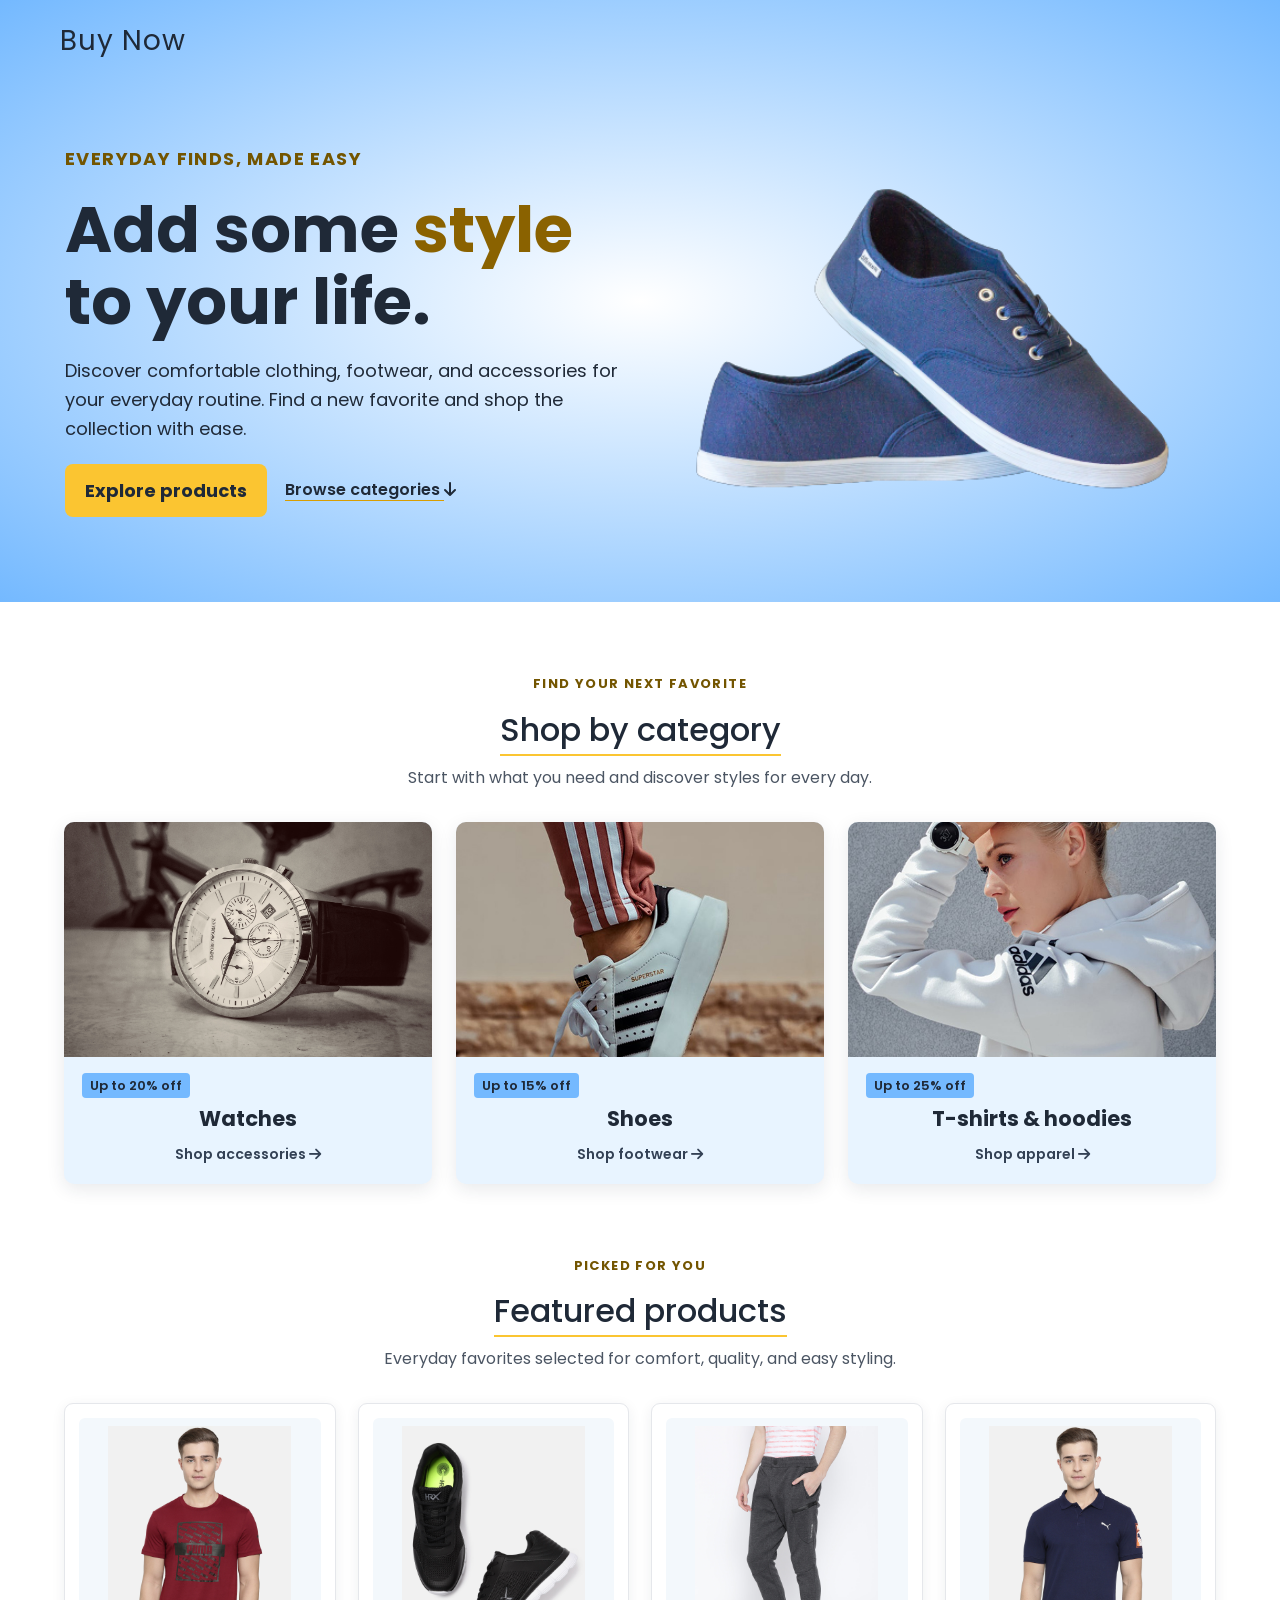
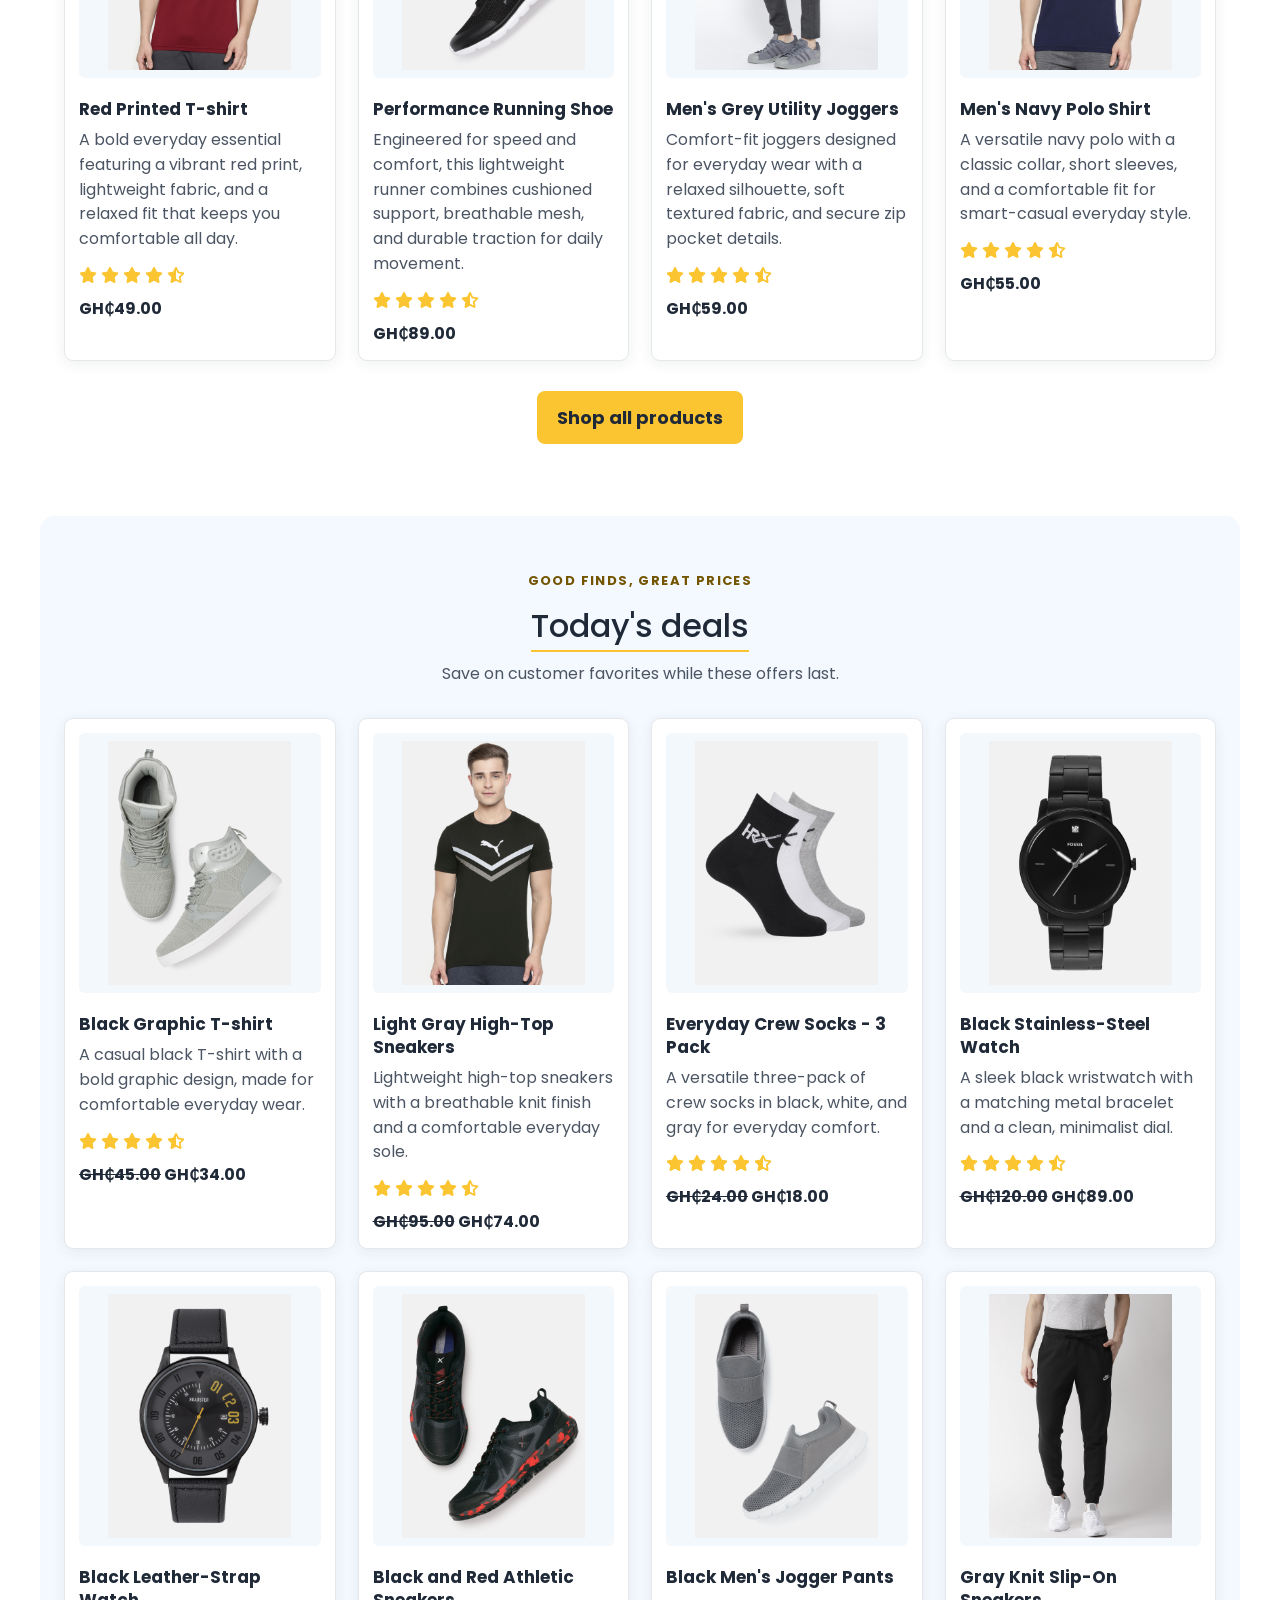
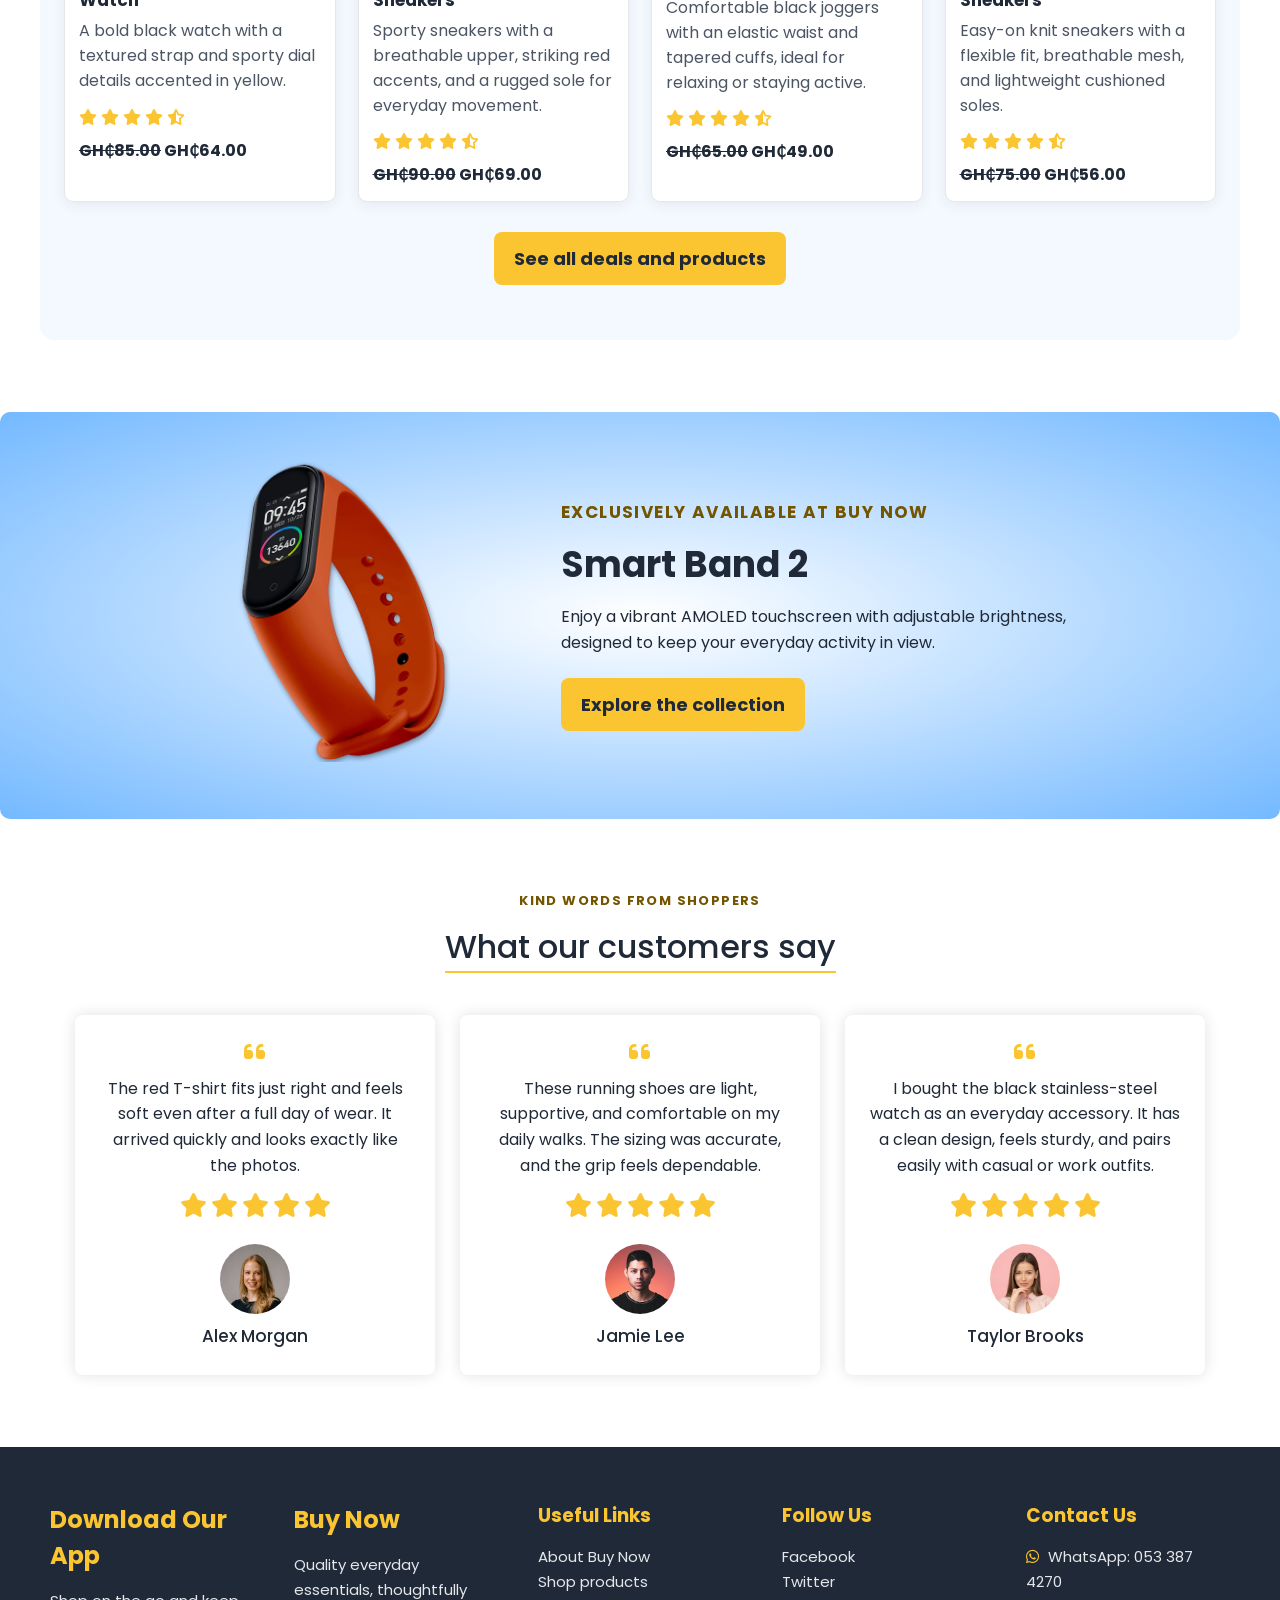
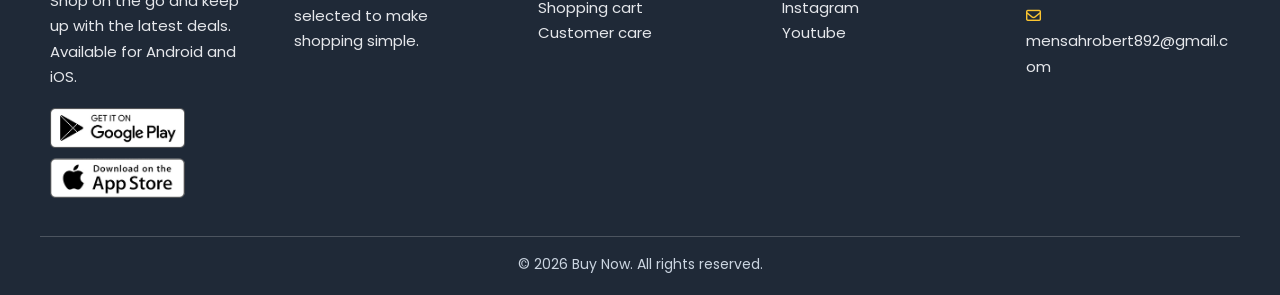
==== commit 2cd6757e: "Add responsive icon navigation menu Use the provided menu icon for a keyboard-accessible mobile navi" ====
--- a/index.html
+++ b/index.html
@@ -16,13 +16,16 @@
                 <a href="index.html" aria-label="Buy Now home"><span>Buy Now</span></a>
             </div>
             <nav aria-label="Main navigation">
-                <ul>
-                    <li><a href="index.html" aria-current="page">Home</a></li>
-                    <li><a href="about.html">About</a></li>
-                    <li><a href="#categories">Categories</a></li>
-                    <li><a href="store.html">Store</a></li>
-                    <li><a href="store.html#cart">My Cart</a></li>
-                </ul>
+                <details class="nav-menu">
+                    <summary aria-label="Toggle navigation menu"><img src="IMAGES/menu.png" alt=""></summary>
+                    <ul>
+                        <li><a href="index.html" aria-current="page">Home</a></li>
+                        <li><a href="about.html">About</a></li>
+                        <li><a href="#categories">Categories</a></li>
+                        <li><a href="store.html">Store</a></li>
+                        <li><a href="store.html#cart">My Cart</a></li>
+                    </ul>
+                </details>
             </nav>
         </div>
         <div class="main home-hero">
--- a/CSS/style.css
+++ b/CSS/style.css
@@ -1811,6 +1811,86 @@
     margin-top: 5px;
 }
 
+.navbar nav .nav-menu{
+    position: relative;
+}
+.navbar nav .nav-menu > summary{
+    display: none;
+    cursor: pointer;
+    list-style: none;
+}
+.navbar nav .nav-menu > summary::-webkit-details-marker{
+    display: none;
+}
+.navbar nav .nav-menu > ul{
+    display: flex;
+    align-items: center;
+    gap: 6px 14px;
+    margin: 0;
+}
+.navbar nav .nav-menu > ul > li{
+    margin: 0;
+}
+
+@media (max-width: 768px){
+    .header .navbar{
+        flex-direction: row;
+        gap: 12px;
+    }
+    .navbar nav .nav-menu > summary{
+        display: flex;
+        width: 46px;
+        height: 46px;
+        align-items: center;
+        justify-content: center;
+        border: 1px solid #d1d5db;
+        border-radius: 8px;
+        background: #fff;
+    }
+    .navbar nav .nav-menu > summary:focus-visible{
+        outline: 3px solid #2474b5;
+        outline-offset: 3px;
+    }
+    .navbar nav .nav-menu > summary img{
+        display: block;
+        width: 25px;
+        height: 25px;
+        object-fit: contain;
+    }
+    .navbar nav .nav-menu > ul{
+        position: absolute;
+        z-index: 1000;
+        top: calc(100% + 8px);
+        right: 0;
+        display: none;
+        width: min(260px, calc(100vw - 36px));
+        align-items: stretch;
+        flex-direction: column;
+        gap: 4px;
+        padding: 8px;
+        border: 1px solid #e5e7eb;
+        border-radius: 10px;
+        background: #fff;
+        box-shadow: 0 10px 28px rgba(31, 41, 55, 0.18);
+    }
+    .navbar nav .nav-menu[open] > ul{
+        display: flex;
+    }
+    .navbar nav .nav-menu > ul > li{
+        font-size: 16px;
+    }
+    .navbar nav .nav-menu > ul > li > a{
+        display: block;
+        padding: 10px 12px;
+        border: 0;
+        border-radius: 6px;
+    }
+    .navbar nav .nav-menu > ul > li > a:hover,
+    .navbar nav .nav-menu > ul > li > a[aria-current="page"]{
+        background: #f3f8fc;
+    }
+}
+
 @media (max-width: 600px){
     .payment-result{
         margin: 40px auto;
